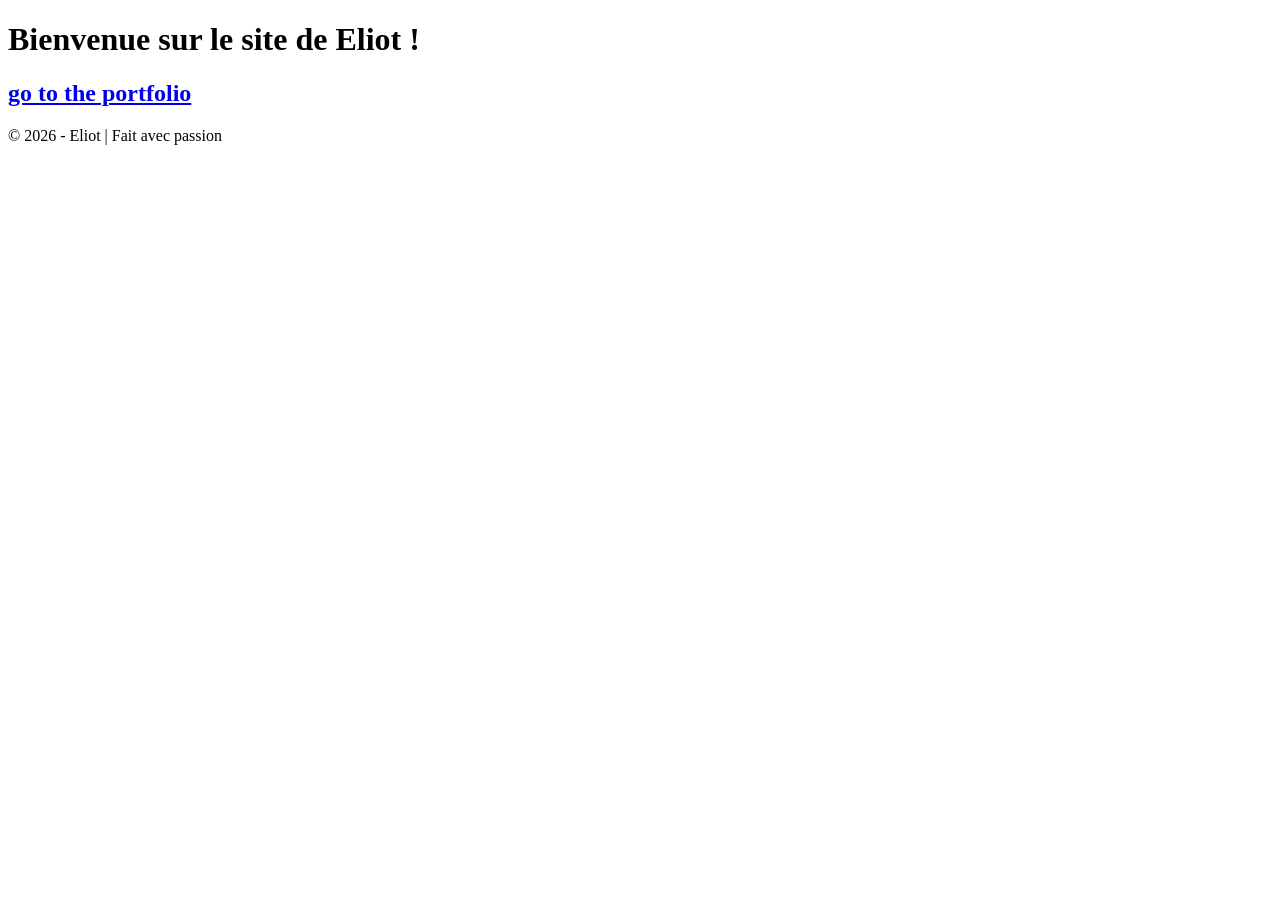
==== index.html @ 7e7eb0a7 "ajout du fichier index.html et eliot.html" ====
<!DOCTYPE html>
<html lang="fr">
<head>
    <meta charset="UTF-8">
    <meta name="viewport" content="width=device-width, initial-scale=1.0">
    <title>Mon Portfolio - Accueil</title>
    <link rel="stylesheet" href="style.css">
</head>
<body>
    <header>
        <h1> Bienvenue sur le site de Eliot ! </h1>
        <h2><a href="eliot.html">go to the portfolio</a></h2>
    </header>
    <footer>
        <p>© 2026 - Eliot | Fait avec passion</p>
    </footer>
    <script src="script.js"></script>
</body>
</html>
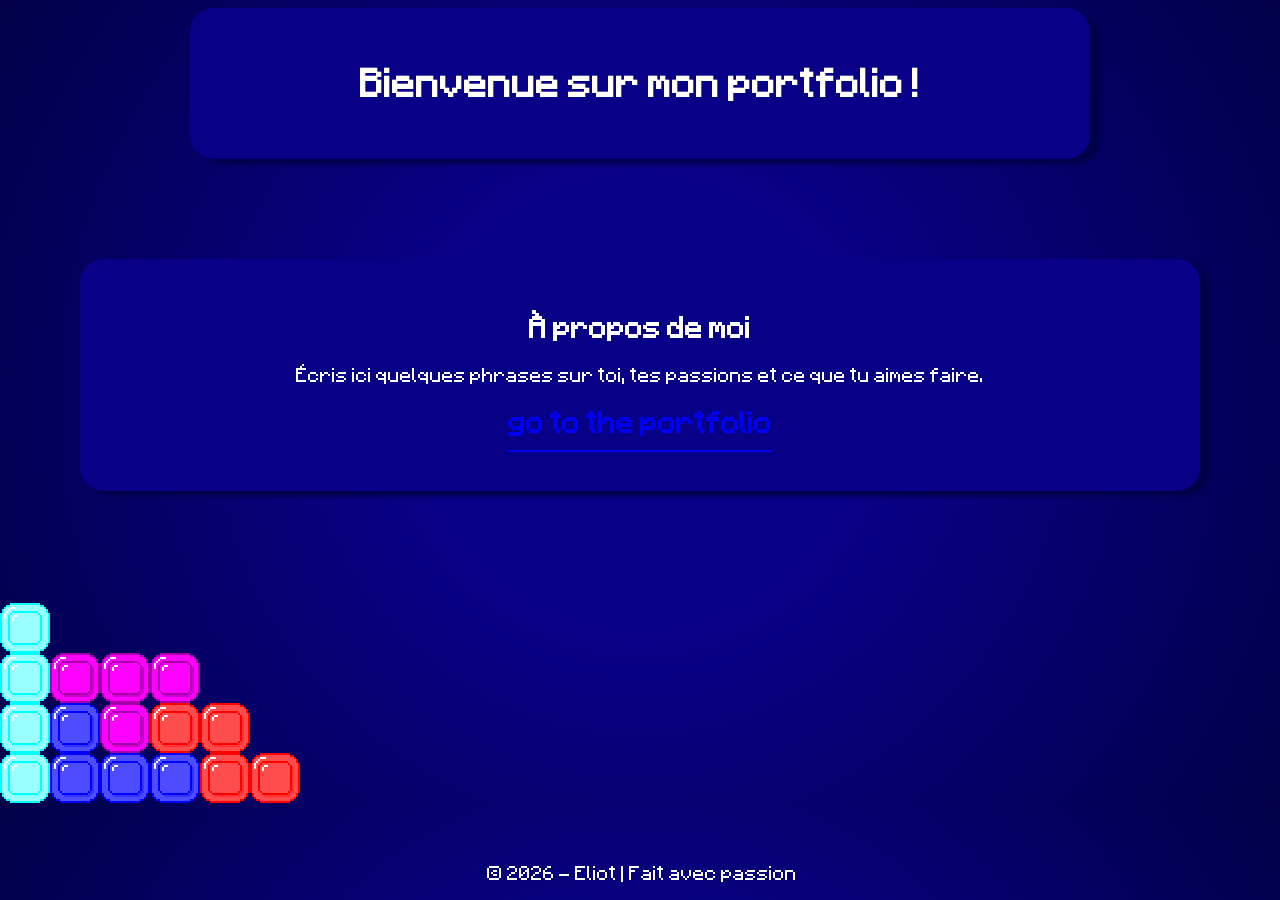
==== commit 57462bdd: "new file:   assets/font/Minecraftia.ttf 	new file:   assets/sprite/I_block.png 	new file:   assets/s" ====
--- a/index.html
+++ b/index.html
@@ -7,13 +7,23 @@
     <link rel="stylesheet" href="style.css">
 </head>
 <body>
-    <header>
-        <h1> Bienvenue sur le site de Eliot ! </h1>
+    <div class="header">
+        <h1> Bienvenue sur mon portfolio ! </h1>
+    </div>
+
+    <div class="main_content">
+        <h2>À propos de moi</h2>
+        <p>Écris ici quelques phrases sur toi, tes passions et ce que tu aimes faire.</p>
+
         <h2><a href="eliot.html">go to the portfolio</a></h2>
-    </header>
+    </div>
+
+    <a href="tetris.html">
+        <img src="assets/sprite/left_bottom_img.png" class="tetrominos">
+    </a>
+
     <footer>
         <p>© 2026 - Eliot | Fait avec passion</p>
     </footer>
-    <script src="script.js"></script>
 </body>
 </html>
--- a/style.css
+++ b/style.css
@@ -0,0 +1,48 @@
+@font-face {
+    font-family: "Minecraft";
+    src: url("assets/font/Minecraftia.ttf");
+}
+body {
+    background: radial-gradient(circle farthest-corner at center, #090088 30%, #010048 100%);
+}
+.header {
+    width: min(900px, calc(100% - 2rem));
+    margin: 0 auto;
+    padding: 2rem 0;
+    background-color: #090088;
+    border-radius: 24px;
+    box-shadow: 10px 5px 5px #010048;
+    color: white;
+    font-family: "Minecraft";
+    text-align: center;
+}
+.main_content {
+    width: min(1120px, calc(100% - 2rem));
+    height: min(1120px, calc(100% - 2rem));
+    margin: 100px auto;
+    padding: 2rem 0;
+    background-color: #090088;
+    border-radius: 24px;
+    box-shadow: 10px 5px 5px #010048;
+    color: white;
+    font-family: "Minecraft";
+    text-align: center;
+}
+
+.tetrominos {
+    position: relative;
+    bottom: -12px;
+    left: -8px;
+    width: 300px;
+    height: 200px;
+}
+
+footer {
+    margin: 0 auto;
+    position: absolute;
+    bottom: 0;
+    width: 99%;
+    color: white;
+    font-family: "Minecraft";
+    text-align: center;
+}
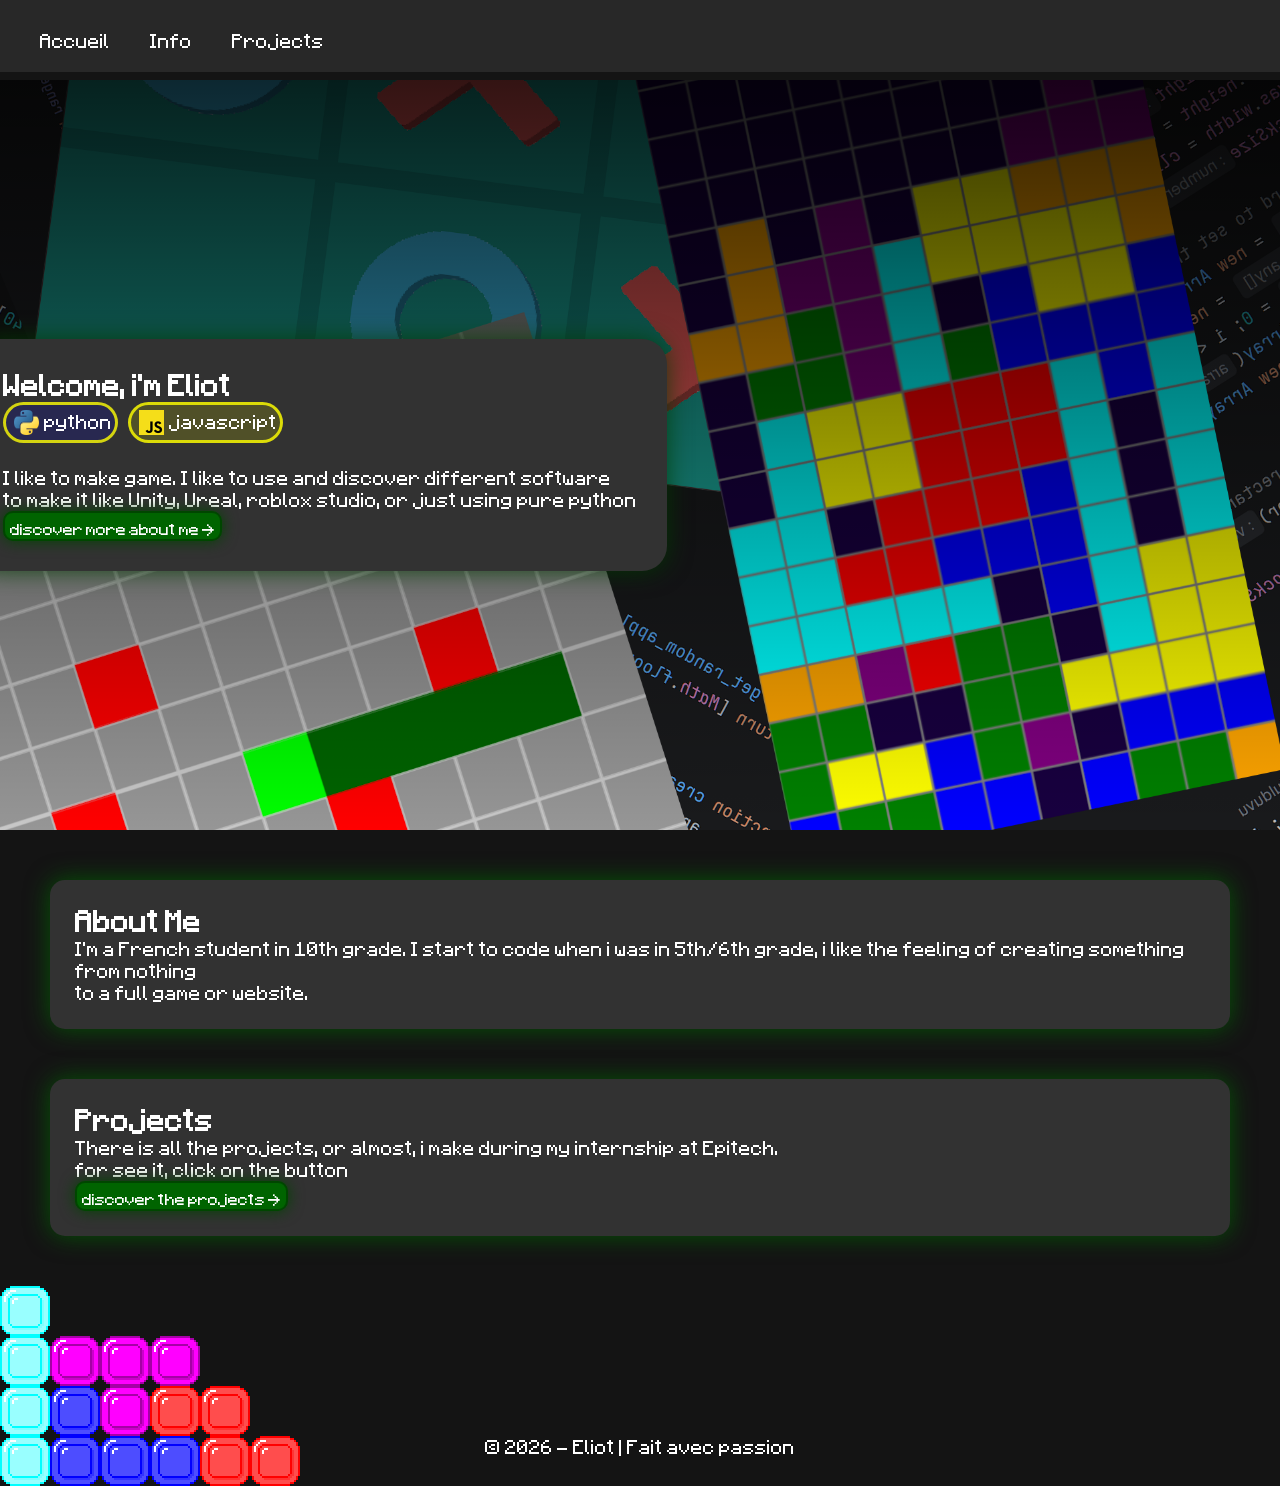
==== commit 15d95c10: "finish the index.html file with the css (i'm happy)" ====
--- a/index.html
+++ b/index.html
@@ -3,27 +3,79 @@
 <head>
     <meta charset="UTF-8">
     <meta name="viewport" content="width=device-width, initial-scale=1.0">
-    <title>Mon Portfolio - Accueil</title>
+    <title>My Portfolio</title>
     <link rel="stylesheet" href="style.css">
 </head>
 <body>
-    <div class="header">
-        <h1> Bienvenue sur mon portfolio ! </h1>
-    </div>
+    <section class="navigation_bar">
+        <a href="index.html">
+            <div class="nav_button" id="home_nav">
+                <p>Accueil</p>
+            </div>
+        </a>
 
-    <div class="main_content">
-        <h2>À propos de moi</h2>
-        <p>Écris ici quelques phrases sur toi, tes passions et ce que tu aimes faire.</p>
+        <a href="#informations">
+            <div class="nav_button" id="informations_nav">
+                <p>Info</p>
+            </div>
+        </a>
 
-        <h2><a href="eliot.html">go to the portfolio</a></h2>
-    </div>
+        <a href="projects.html">
+            <div class="nav_button" id="projects_nav">
+                <p>Projects</p>
+            </div>
+        </a>
+
+        <!--<a href="credits.html">
+            <div class="nav_button" id="credits_nav">
+                <p>Credits</p>
+            </div>
+        </a>-->
+    </section>
+
+    <section class="hero">
+        <div class="hero_image">
+            <div class="hero_content">
+                <h1><strong>Welcome, i'm Eliot</strong></h1>
+                <div class="pins">
+                    <div class="python_pin">
+                        <img class="python_pic" src="assets/images/python.png" alt="">
+                        <p>python</p>
+                    </div>
+                    <div class="javascript_pin">
+                        <img class="javascript_pic" src="assets/images/javascript.png" alt="">
+                        <p>javascript</p>
+                    </div>
+                </div>
+                <p class="hero_subtitle">I like to make game. I like to use and discover different software <br> to make it like Unity, Ureal, roblox studio, or just using pure python</p>
+                <button class="hero_information_button" onclick="window.location.href='#informations'">discover more about me →</button>
+            </div>
+        </div>
+    </section>
+
+    <section class="informations" id="informations">
+        <h1>About Me</h1>
+        <p>I'm a French student in 10th grade. I start to code when i was in 5th/6th grade, i like the feeling of creating something from nothing <br> to a full game or website.</p>
+    </section>
+
+    <section class="projects" id="projects">
+        <h1>Projects</h1>
+        <p>There is all the projects, or almost, i make during my internship at Epitech. <br> for see it, click on the button</p>
+        <button class="projects_button" onclick="window.location.href='projects.html'">discover the projects →</button>
+    </section>
 
     <a href="tetris.html">
-        <img src="assets/sprite/left_bottom_img.png" class="tetrominos">
+        <img alt="oww... i think the image do not load correctly" src="assets/images/tetrominos.png" class="tetrominos">
     </a>
 
-    <footer>
+    <section class="footer">
         <p>© 2026 - Eliot | Fait avec passion</p>
-    </footer>
+    </section>
+
+    <script>
+        window.onbeforeunload = function(){
+            window.scrollTo(0,0);
+        }
+    </script>
 </body>
 </html>
--- a/style.css
+++ b/style.css
@@ -1,48 +1,211 @@
+/* all files style */
 @font-face {
     font-family: "Minecraft";
     src: url("assets/font/Minecraftia.ttf");
 }
+
+* {
+    margin: 0;
+    padding: 0;
+
+    color: rgb(255, 255, 255);
+
+    font-family: "Minecraft", sans-serif;
+
+    -ms-overflow-style: none;
+    scrollbar-width: none;
+}
+*::-webkit-scrollbar {
+    display: none;
+}
+
 body {
-    background: radial-gradient(circle farthest-corner at center, #090088 30%, #010048 100%);
-}
-.header {
-    width: min(900px, calc(100% - 2rem));
-    margin: 0 auto;
-    padding: 2rem 0;
-    background-color: #090088;
-    border-radius: 24px;
-    box-shadow: 10px 5px 5px #010048;
-    color: white;
-    font-family: "Minecraft";
-    text-align: center;
-}
-.main_content {
-    width: min(1120px, calc(100% - 2rem));
-    height: min(1120px, calc(100% - 2rem));
-    margin: 100px auto;
-    padding: 2rem 0;
-    background-color: #090088;
-    border-radius: 24px;
-    box-shadow: 10px 5px 5px #010048;
-    color: white;
-    font-family: "Minecraft";
-    text-align: center;
-}
+    background-color: rgb(20, 20, 20);
+}
+
+/* modify link appearance on all files */
+a {
+    text-decoration: none;
+}
+a:link {
+    color: rgb(250, 250, 250);
+}
+a:visited {
+    color: rgb(250, 250, 250);
+}
+a:hover {
+    color: rgb(0, 100, 0);
+}
+a:active {
+    color: rgb(0, 80, 0);
+}
+
+
+.navigation_bar {
+    position: fixed;
+    width: 100%;
+    top: 0;
+    padding-left: 20px;
+    z-index: 1;
+
+    background-color: rgb(40, 40, 40);
+
+    display: flex;
+    align-items: stretch;
+}
+.nav_button {
+    padding: 30px 20px 20px;
+
+    cursor: pointer;
+}
+.nav_button:hover {
+    background-color: rgb(30, 30, 30);
+}
+.nav_button:active {
+    background-color: rgb(25, 25, 25);
+}
+
+/* index.html file style */
+.hero_image {
+    background-image: linear-gradient(rgba(0, 0, 0, 0.8), rgba(0, 0, 0, 0)), url("assets/images/hero_img.png");
+
+    height: 750px;
+    margin-top: 80px;
+
+    background-position: center;
+    background-repeat: no-repeat;
+    background-size: cover;
+    position: relative;
+}
+.hero_content {
+    position: absolute;
+    top: 50%;
+    left: 25%;
+    transform: translate(-50%, -50%);
+
+    padding: 30px;
+
+    background-color: rgb(50, 50, 50);
+    border-radius: 25px;
+
+    box-shadow: 0 0 25px rgba(0, 60, 0, 0.8);
+
+    /*text-align: center;*/
+}
+
+.pins {
+    display: flex;
+    align-items: stretch;
+}
+
+.python_pin {
+    position: absolute;
+
+    padding: 0 3px;
+
+    background-color: rgba(0, 0, 200, 0.2);
+    border-radius: 25px;
+    border: 3px solid rgba(255, 255, 0, 0.8);
+
+    display: flex;
+    align-items: stretch;
+}
+.python_pic {
+    width: 25px;
+    height: 25px;
+    margin: 5px;
+}
+.python_pin p {
+    margin-top : 6px;
+}
+
+.javascript_pin {
+    position: absolute;
+
+    margin-left: 125px;
+
+    padding: 0 3px;
+
+    background-color: rgba(200, 200, 0, 0.2);
+    border-radius: 25px;
+    border: 3px solid rgba(255, 255, 0, 0.8);
+
+    display: flex;
+    align-items: stretch;
+}
+.javascript_pic {
+    width: 25px;
+    height: 25px;
+    margin: 5px;
+}
+.javascript_pin p {
+    margin-top : 6px;
+}
+
+.hero_subtitle {
+    margin-top: 65px;
+}
+
+.hero_information_button {
+    background-color: rgb(0, 100, 0);
+    border-style: solid;
+    border-color: rgb(0, 70, 0);
+    border-radius: 10px;
+    padding: 8px 5px 0 5px;
+    box-shadow: 0 0 15px rgb(0, 70, 0);
+}
+.hero_information_button:hover {
+    background-color: rgb(0, 95, 0);
+}
+.hero_information_button:active {
+    background-color: rgb(0, 90, 0);
+}
+
+.informations {
+    margin: 50px;
+    padding: 25px;
+
+    background-color: rgb(50, 50, 50);
+    box-shadow: 0 0 25px rgba(0, 100, 0, 0.8);
+
+    border-radius: 15px;
+}
+.projects {
+    margin: 50px;
+    padding: 25px;
+
+    background-color: rgb(50, 50, 50);
+    box-shadow: 0 0 25px rgba(0, 100, 0, 0.8);
+
+    border-radius: 15px;
+}
+.projects_button {
+    background-color: rgb(0, 100, 0);
+    border-style: solid;
+    border-color: rgb(0, 70, 0);
+    border-radius: 10px;
+    padding: 8px 5px 0 5px;
+    box-shadow: 0 0 15px rgb(0, 70, 0);
+}
+.projects_button:hover {
+    background-color: rgb(0, 95, 0);
+}
+.projects_button:active {
+    background-color: rgb(0, 90, 0);
+}
+
 
 .tetrominos {
-    position: relative;
-    bottom: -12px;
-    left: -8px;
+    position: absolute;
+    margin: 0;
     width: 300px;
     height: 200px;
 }
 
-footer {
-    margin: 0 auto;
-    position: absolute;
-    bottom: 0;
-    width: 99%;
-    color: white;
-    font-family: "Minecraft";
+.footer {
+    position: absolute;
+    margin: 150px 0 0 0;
+    width: 100%;
+
     text-align: center;
 }
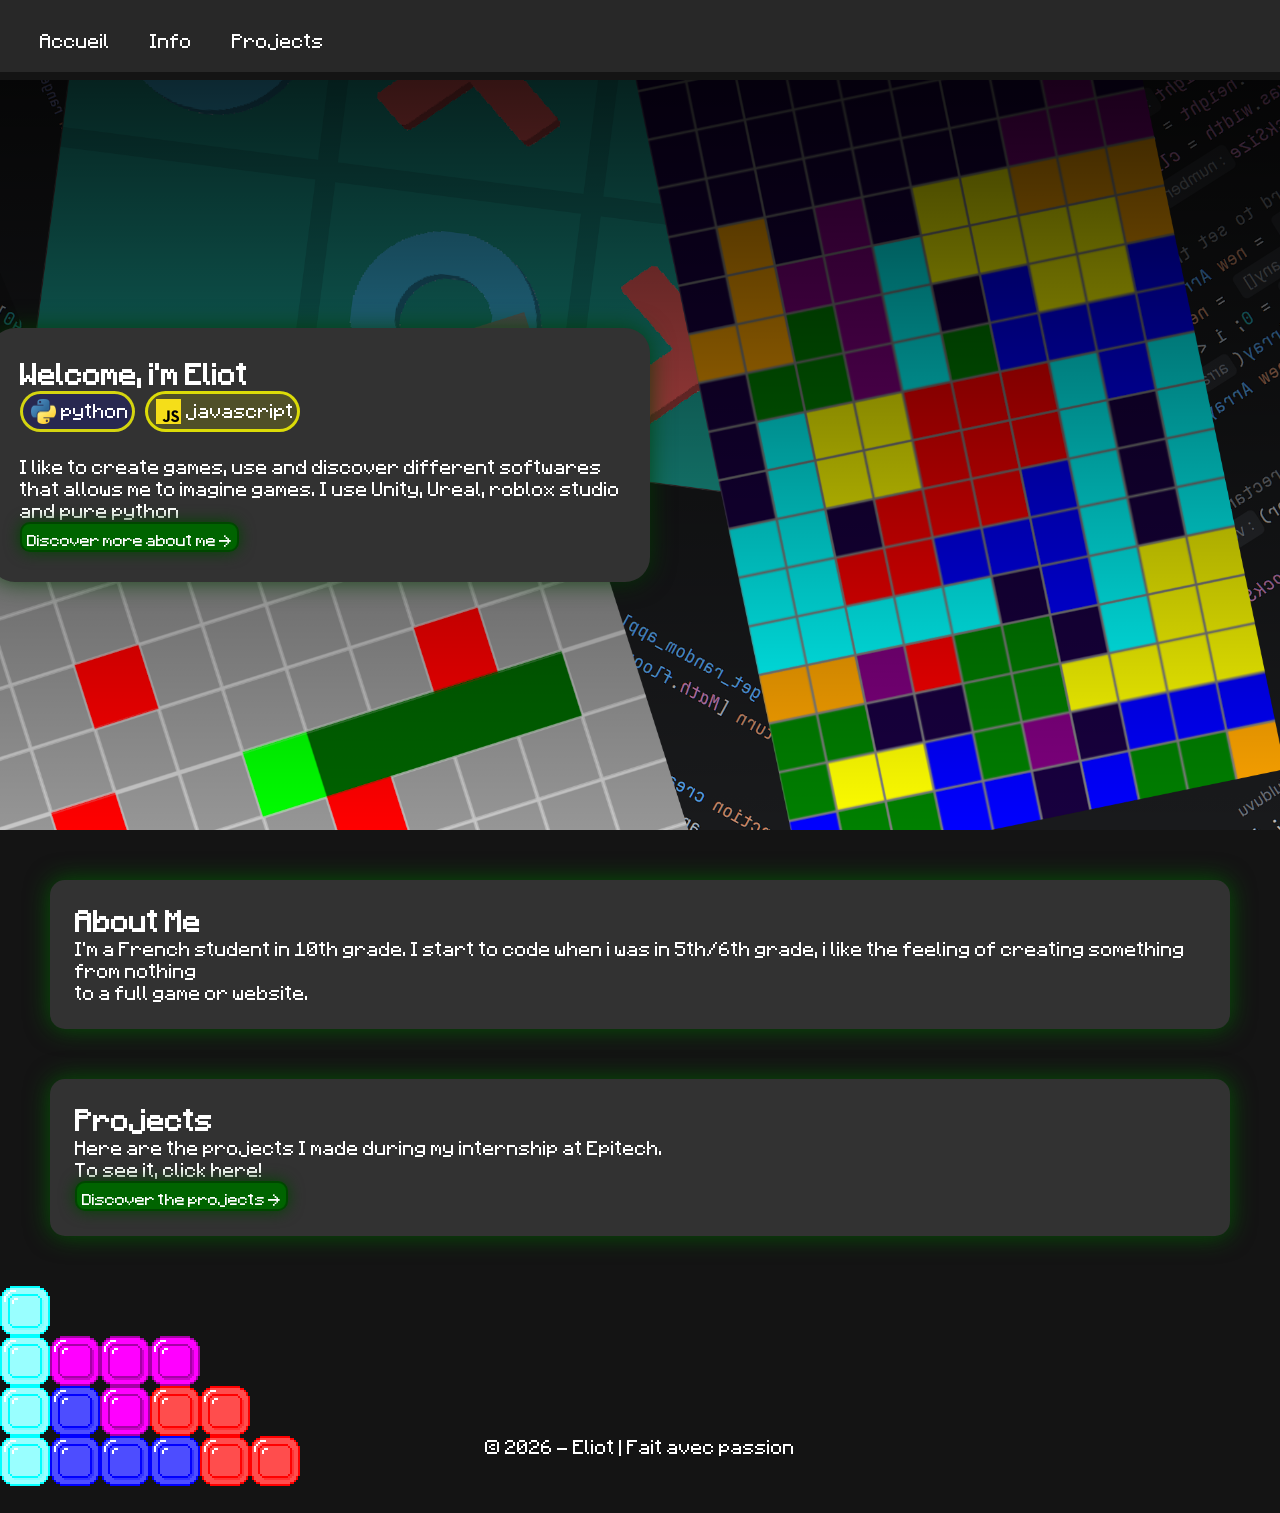
==== commit 315c1206: "finish the projects.html.html file with the css (i'm less happy)" ====
--- a/index.html
+++ b/index.html
@@ -47,8 +47,8 @@
                         <p>javascript</p>
                     </div>
                 </div>
-                <p class="hero_subtitle">I like to make game. I like to use and discover different software <br> to make it like Unity, Ureal, roblox studio, or just using pure python</p>
-                <button class="hero_information_button" onclick="window.location.href='#informations'">discover more about me →</button>
+                <p class="hero_subtitle">I like to create games, use and discover different softwares <br> that allows me to imagine games. I use Unity, Ureal, roblox studio <br> and pure python</p>
+                <button class="hero_information_button" onclick="window.location.href='#informations'">Discover more about me →</button>
             </div>
         </div>
     </section>
@@ -60,8 +60,8 @@
 
     <section class="projects" id="projects">
         <h1>Projects</h1>
-        <p>There is all the projects, or almost, i make during my internship at Epitech. <br> for see it, click on the button</p>
-        <button class="projects_button" onclick="window.location.href='projects.html'">discover the projects →</button>
+        <p>Here are the projects I made during my internship at Epitech. <br> To see it, click here!</p>
+        <button class="projects_button" onclick="window.location.href='projects.html'">Discover the projects →</button>
     </section>
 
     <a href="tetris.html">
--- a/style.css
+++ b/style.css
@@ -194,14 +194,98 @@
     background-color: rgb(0, 90, 0);
 }
 
-
 .tetrominos {
     position: absolute;
     margin: 0;
+    padding-bottom: 27px;
     width: 300px;
     height: 200px;
 }
 
+/* projects.html file style */
+.projects_list {
+    margin-top: 180px;
+    text-align: center;
+}
+
+.projects_list_container {
+    background-color: rgb(40, 40, 40);
+    margin: 40px;
+
+    display: flex;
+    align-items: stretch;
+}
+.project {
+    background-color: rgb(60, 60, 60);
+    width: 400px;
+    padding: 30px;
+    margin: 10px;
+
+    border-radius: 30px;
+}
+.project:hover {
+    background-color: rgb(55, 55, 55);
+}
+
+.projects_informations {
+    margin-top: 100px;
+    margin-left: 50px;
+    margin-right: 50px;
+}
+.tictactoe_informations {
+    padding: 20px;
+
+    display: flex;
+    align-items: stretch;
+}
+
+.tictactoe_informations_text {
+    background-color: rgb(50, 50, 50);
+    width: 800px;
+    padding: 20px;
+
+    border-radius: 25px;
+}
+.tictactoe_informations_img {
+    margin: 25px 50px;
+}
+
+.javascript_snake_informations {
+    padding: 20px;
+
+    display: flex;
+    align-items: stretch;
+}
+
+.javascript_snake_informations_text {
+    background-color: rgb(50, 50, 50);
+    width: 800px;
+    padding: 20px;
+
+    border-radius: 25px;
+}
+.javascript_snake_informations_img {
+    margin: 25px 50px;
+}
+
+.arduino_informations {
+    padding: 20px;
+
+    display: flex;
+    align-items: stretch;
+}
+
+.arduino_informations_text {
+    background-color: rgb(50, 50, 50);
+    width: 800px;
+    padding: 20px;
+
+    border-radius: 25px;
+}
+.arduino_informations_img {
+    margin: 25px 50px;
+}
+
 .footer {
     position: absolute;
     margin: 150px 0 0 0;
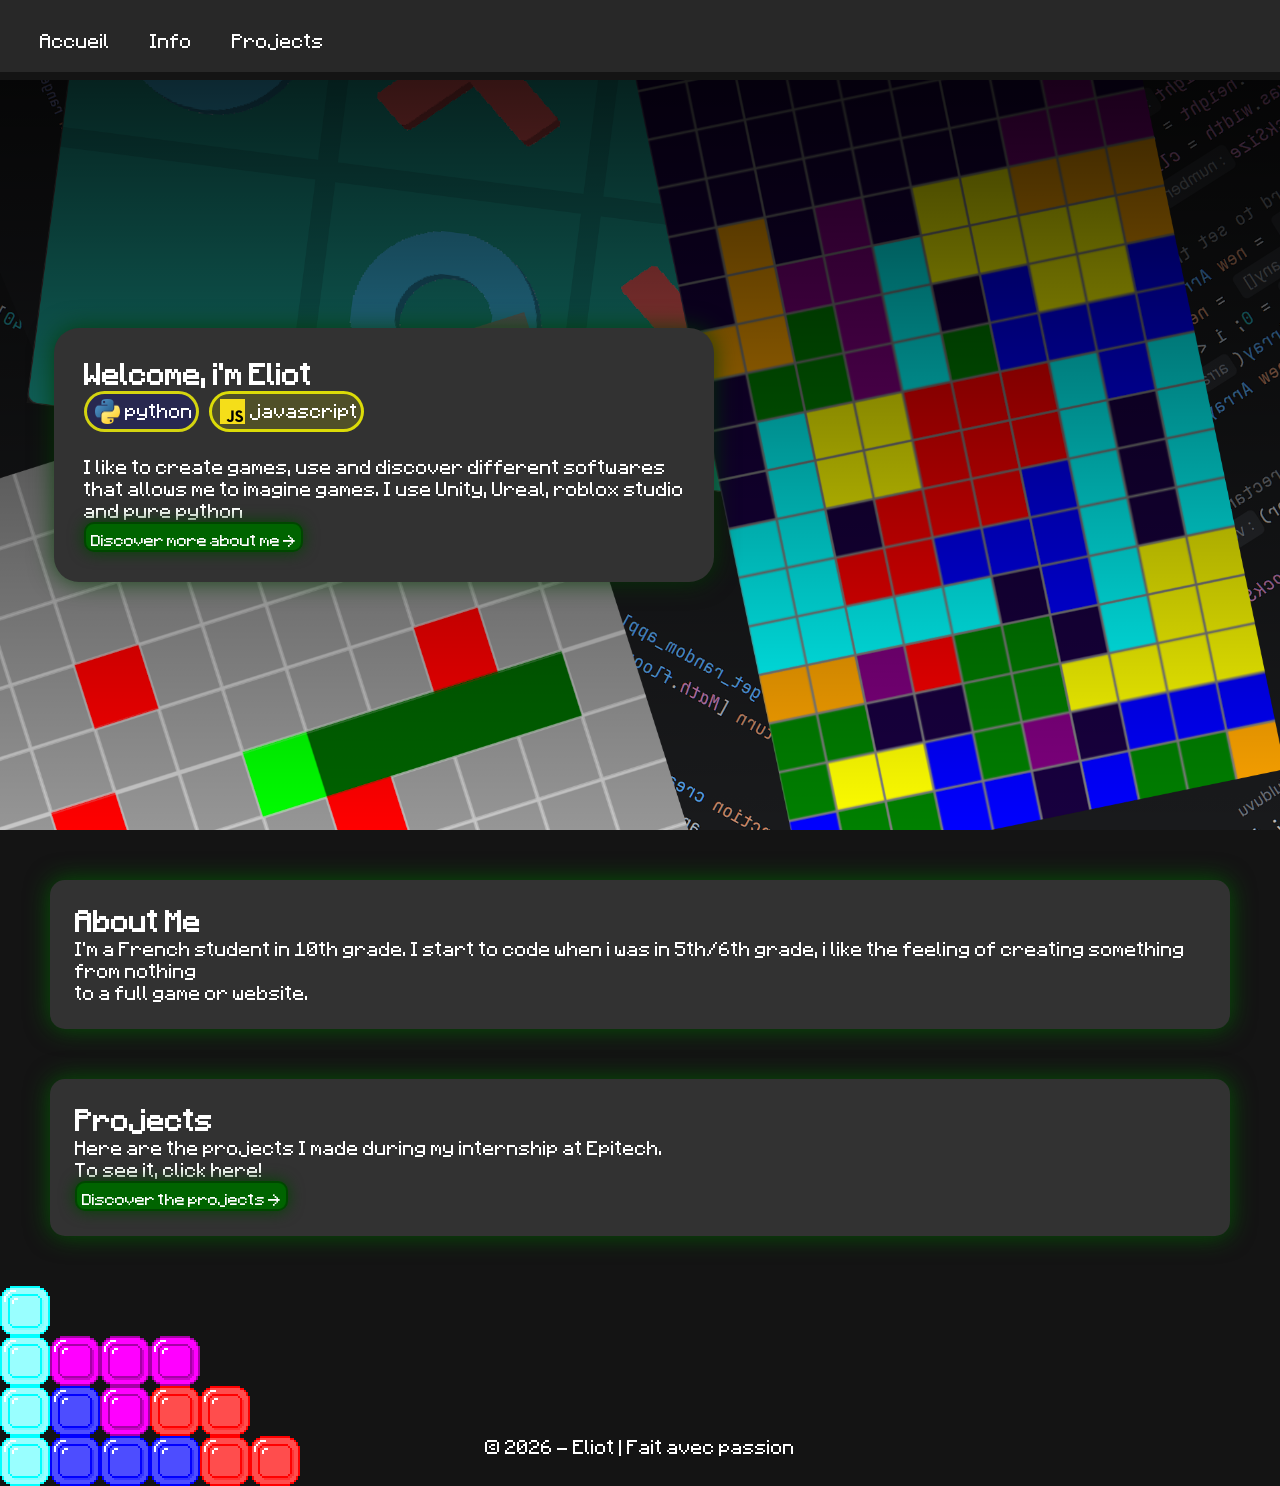
==== commit 84fec5db: "finish the projects.html.html file with the css (i'm less happy)" ====
--- a/index.html
+++ b/index.html
@@ -75,6 +75,7 @@
     <script>
         window.onbeforeunload = function(){
             window.scrollTo(0,0);
+            document.body.style.zoom = "90%";
         }
     </script>
 </body>
--- a/style.css
+++ b/style.css
@@ -80,7 +80,7 @@
 .hero_content {
     position: absolute;
     top: 50%;
-    left: 25%;
+    left: 30%;
     transform: translate(-50%, -50%);
 
     padding: 30px;
@@ -197,7 +197,6 @@
 .tetrominos {
     position: absolute;
     margin: 0;
-    padding-bottom: 27px;
     width: 300px;
     height: 200px;
 }
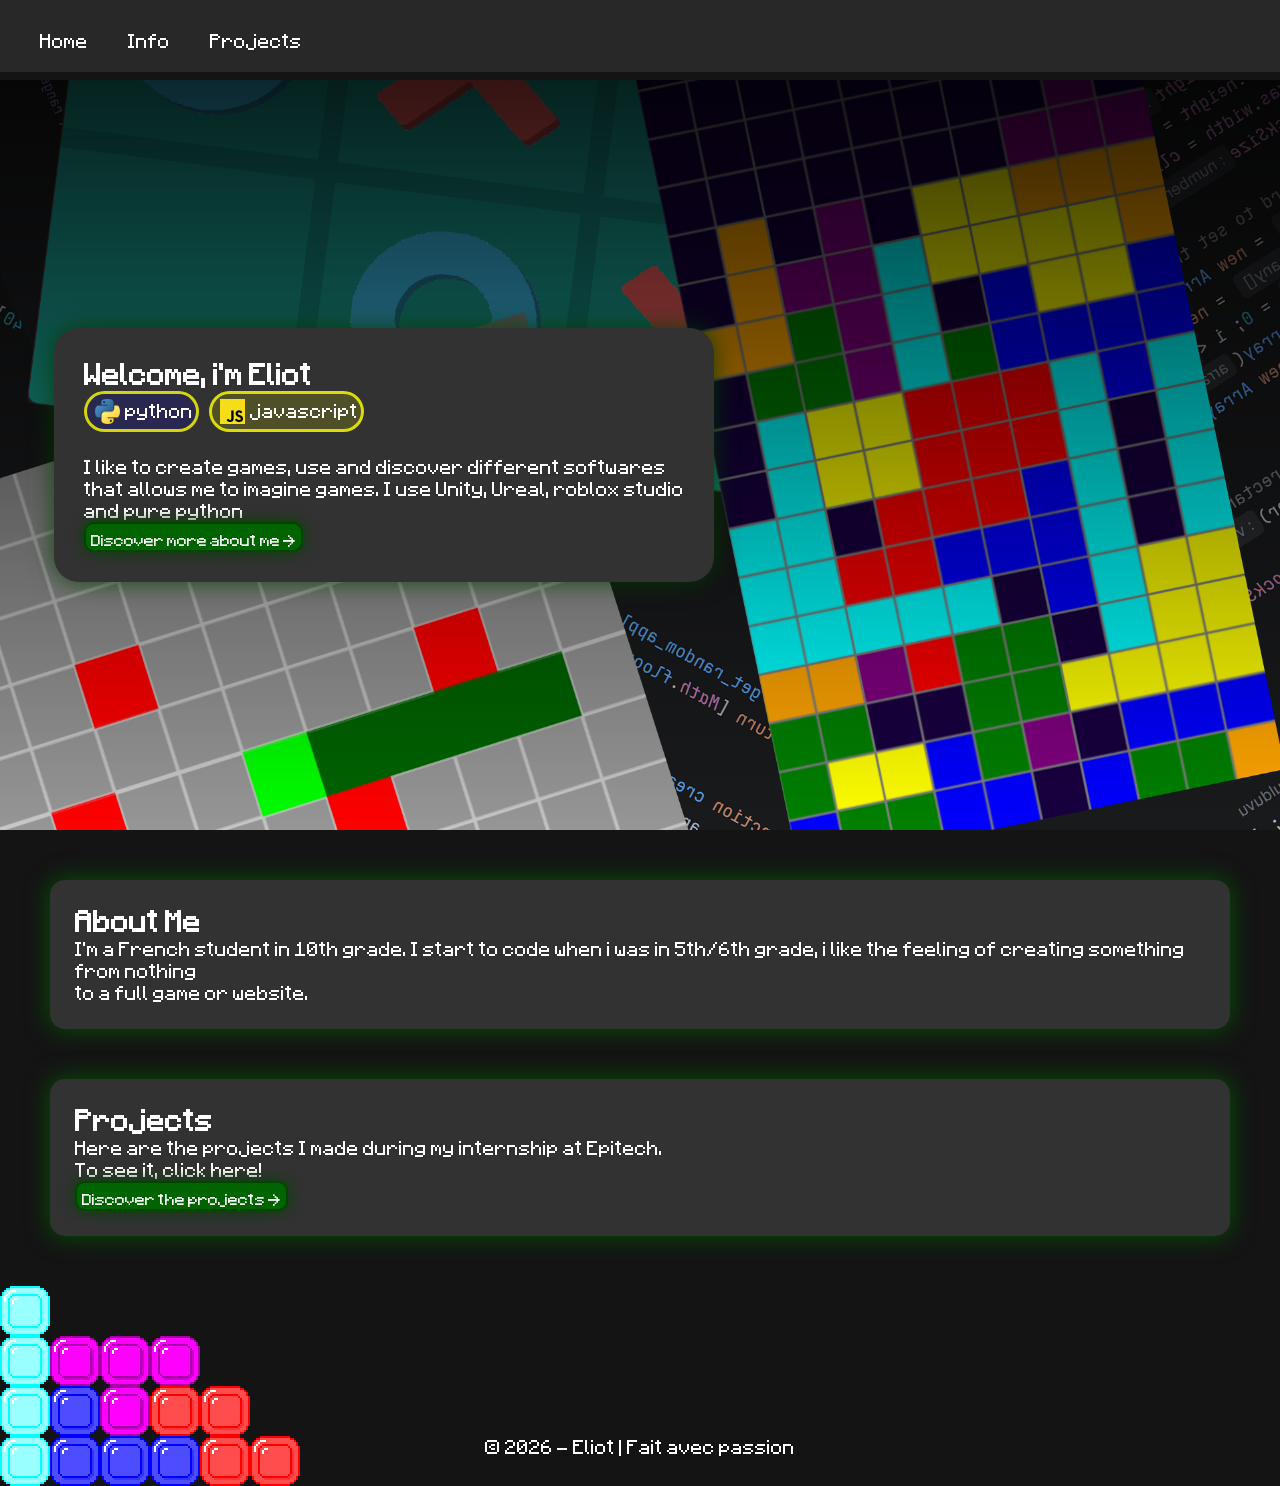
==== commit 55fdd0d3: "finish the projects.html.html file with the css (i'm less happy)" ====
--- a/index.html
+++ b/index.html
@@ -10,7 +10,7 @@
     <section class="navigation_bar">
         <a href="index.html">
             <div class="nav_button" id="home_nav">
-                <p>Accueil</p>
+                <p>Home</p>
             </div>
         </a>
 
--- a/style.css
+++ b/style.css
@@ -217,7 +217,7 @@
 .project {
     background-color: rgb(60, 60, 60);
     width: 400px;
-    padding: 30px;
+    padding: 30px 5px;
     margin: 10px;
 
     border-radius: 30px;
@@ -231,13 +231,13 @@
     margin-left: 50px;
     margin-right: 50px;
 }
+
 .tictactoe_informations {
     padding: 20px;
 
     display: flex;
     align-items: stretch;
 }
-
 .tictactoe_informations_text {
     background-color: rgb(50, 50, 50);
     width: 800px;
@@ -255,7 +255,6 @@
     display: flex;
     align-items: stretch;
 }
-
 .javascript_snake_informations_text {
     background-color: rgb(50, 50, 50);
     width: 800px;
@@ -273,7 +272,6 @@
     display: flex;
     align-items: stretch;
 }
-
 .arduino_informations_text {
     background-color: rgb(50, 50, 50);
     width: 800px;
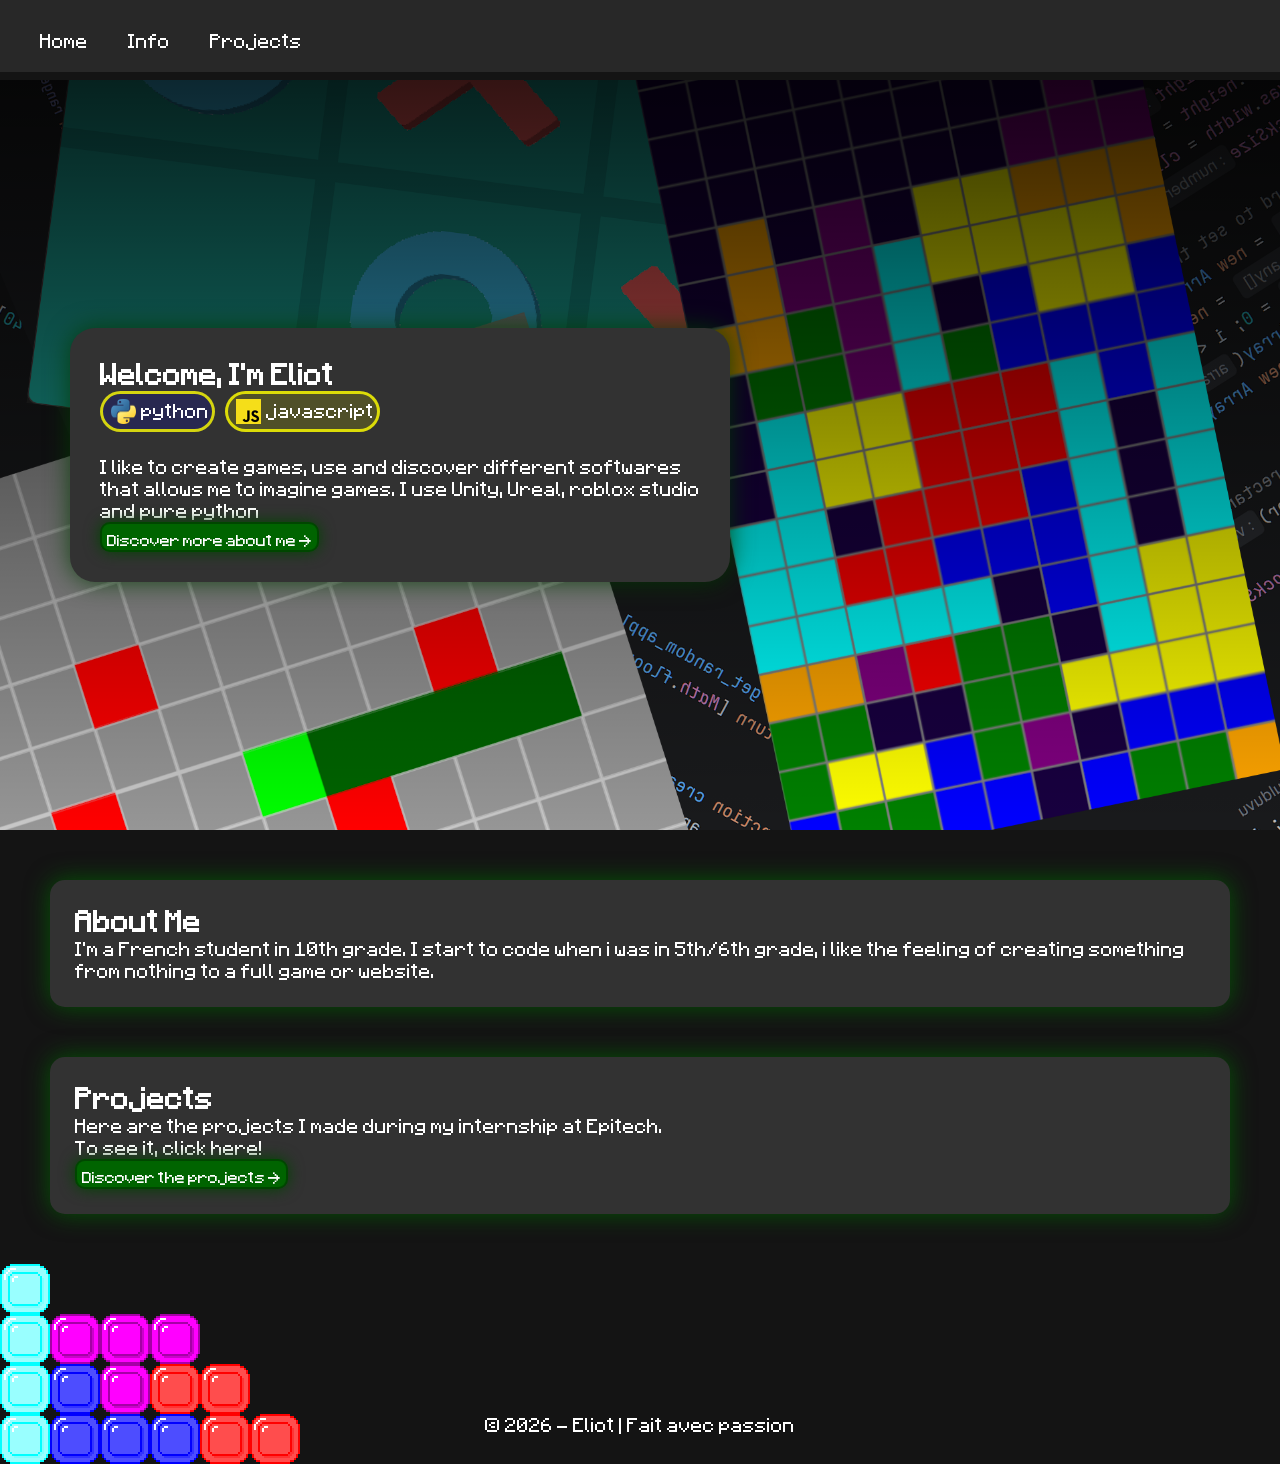
==== commit 0aba6abd: "finish the projects.html.html file with the css (i'm less happy)" ====
--- a/index.html
+++ b/index.html
@@ -36,7 +36,7 @@
     <section class="hero">
         <div class="hero_image">
             <div class="hero_content">
-                <h1><strong>Welcome, i'm Eliot</strong></h1>
+                <h1><strong>Welcome, I'm Eliot</strong></h1>
                 <div class="pins">
                     <div class="python_pin">
                         <img class="python_pic" src="assets/images/python.png" alt="">
@@ -55,7 +55,7 @@
 
     <section class="informations" id="informations">
         <h1>About Me</h1>
-        <p>I'm a French student in 10th grade. I start to code when i was in 5th/6th grade, i like the feeling of creating something from nothing <br> to a full game or website.</p>
+        <p>I'm a French student in 10th grade. I start to code when i was in 5th/6th grade, i like the feeling of creating something from nothing to a full game or website.</p>
     </section>
 
     <section class="projects" id="projects">
--- a/style.css
+++ b/style.css
@@ -80,7 +80,7 @@
 .hero_content {
     position: absolute;
     top: 50%;
-    left: 30%;
+    left: 400px;
     transform: translate(-50%, -50%);
 
     padding: 30px;
